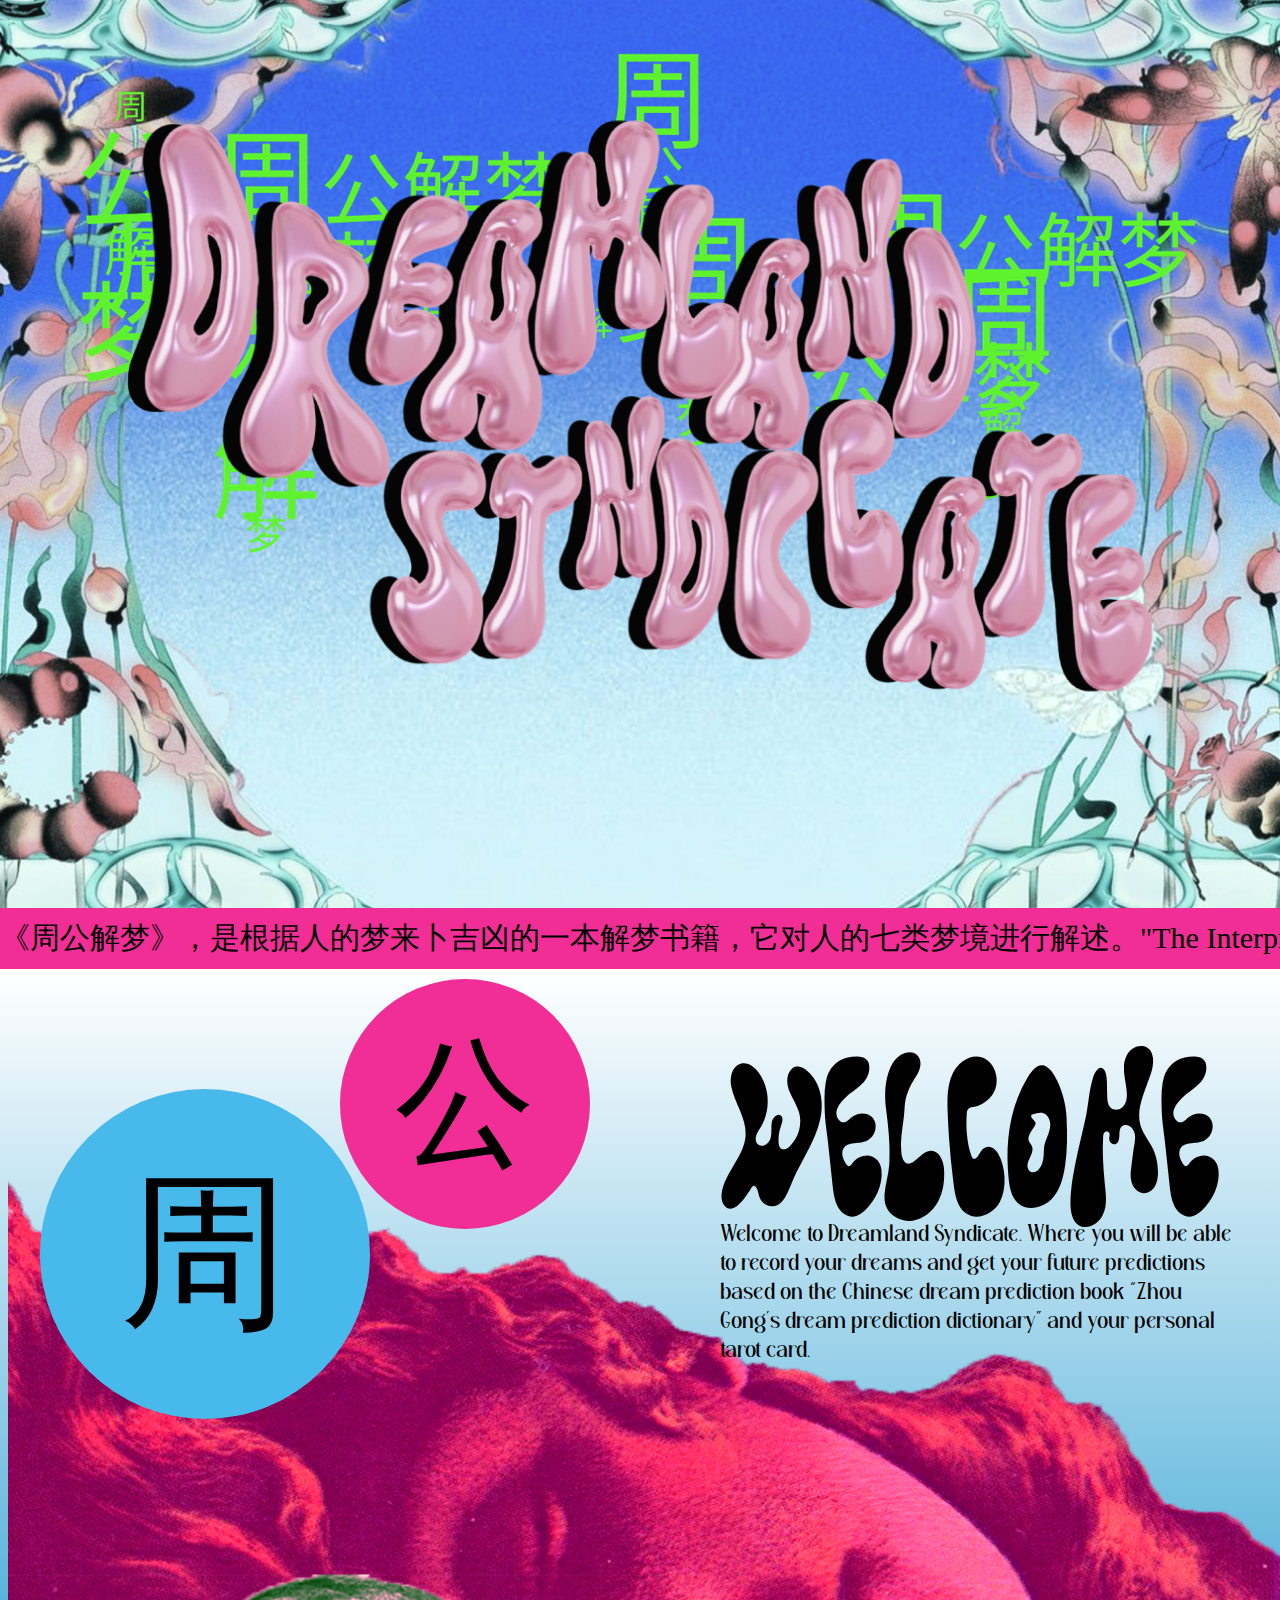
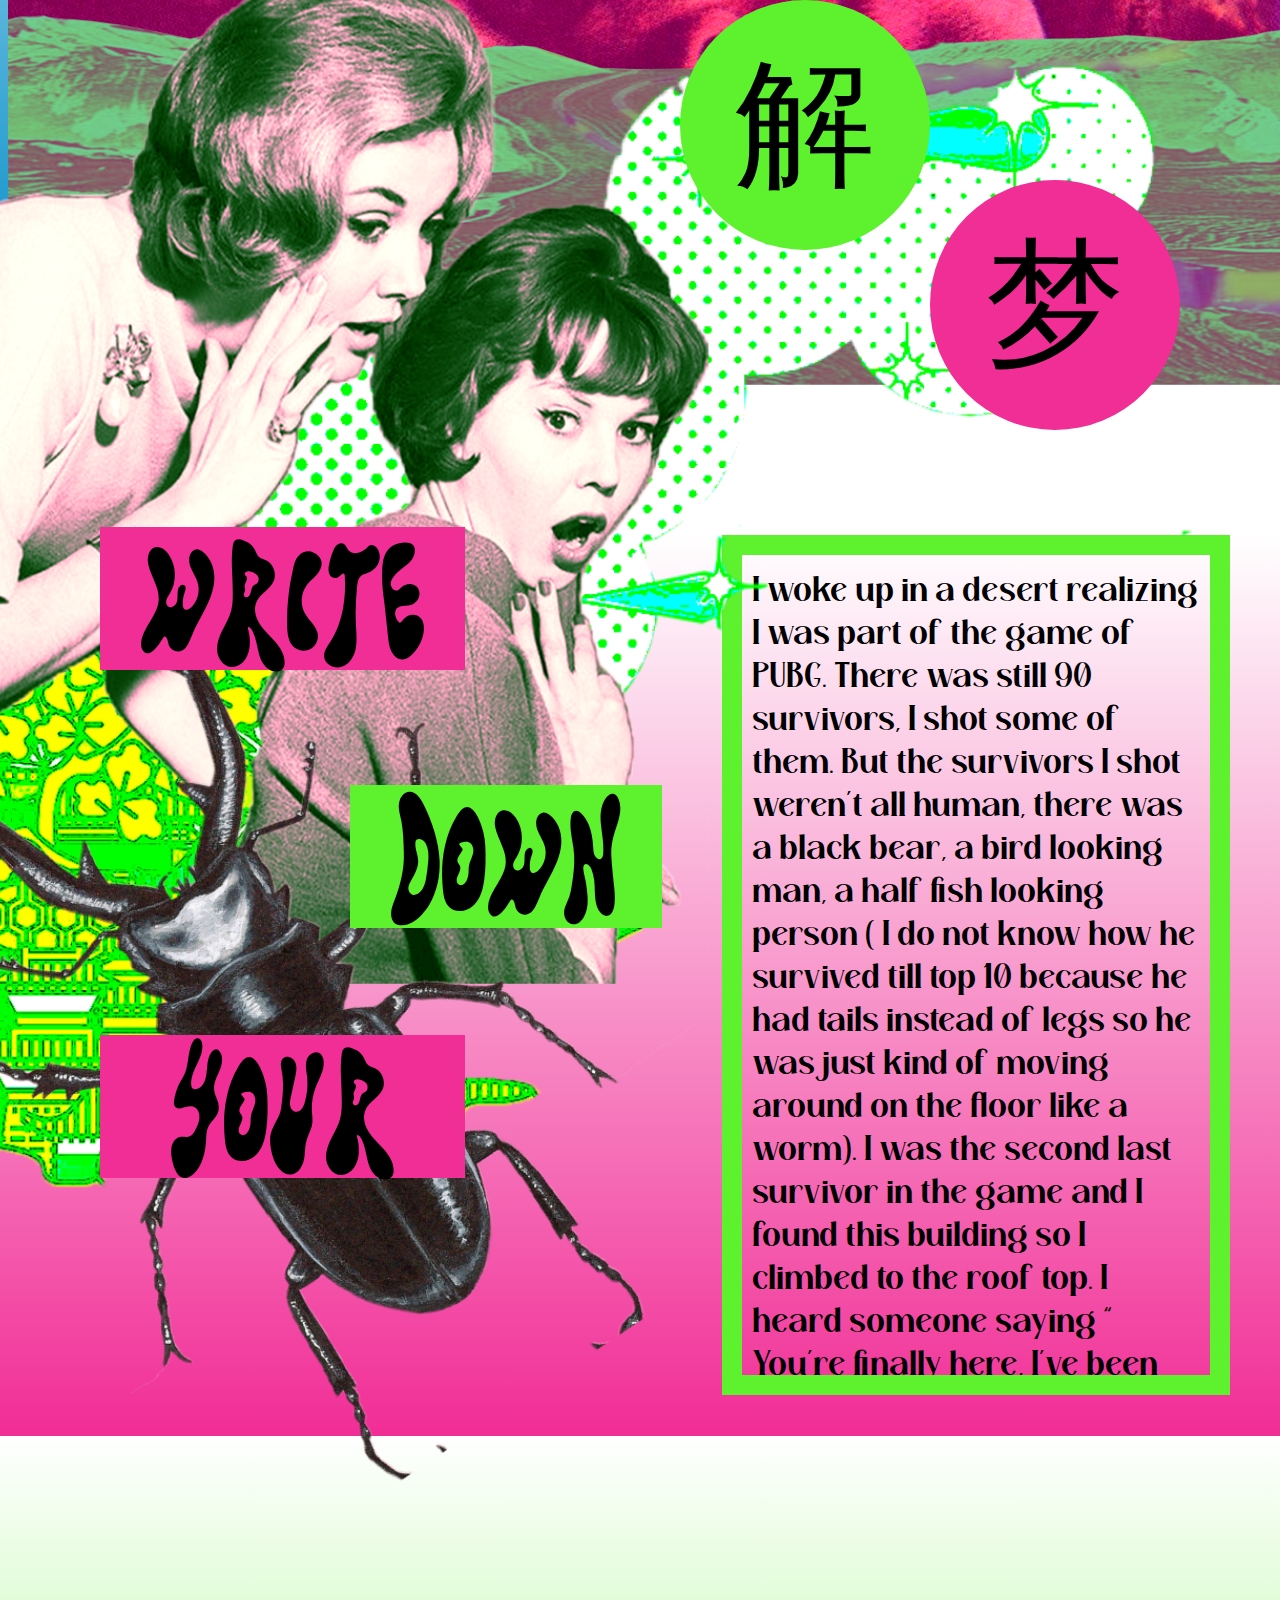
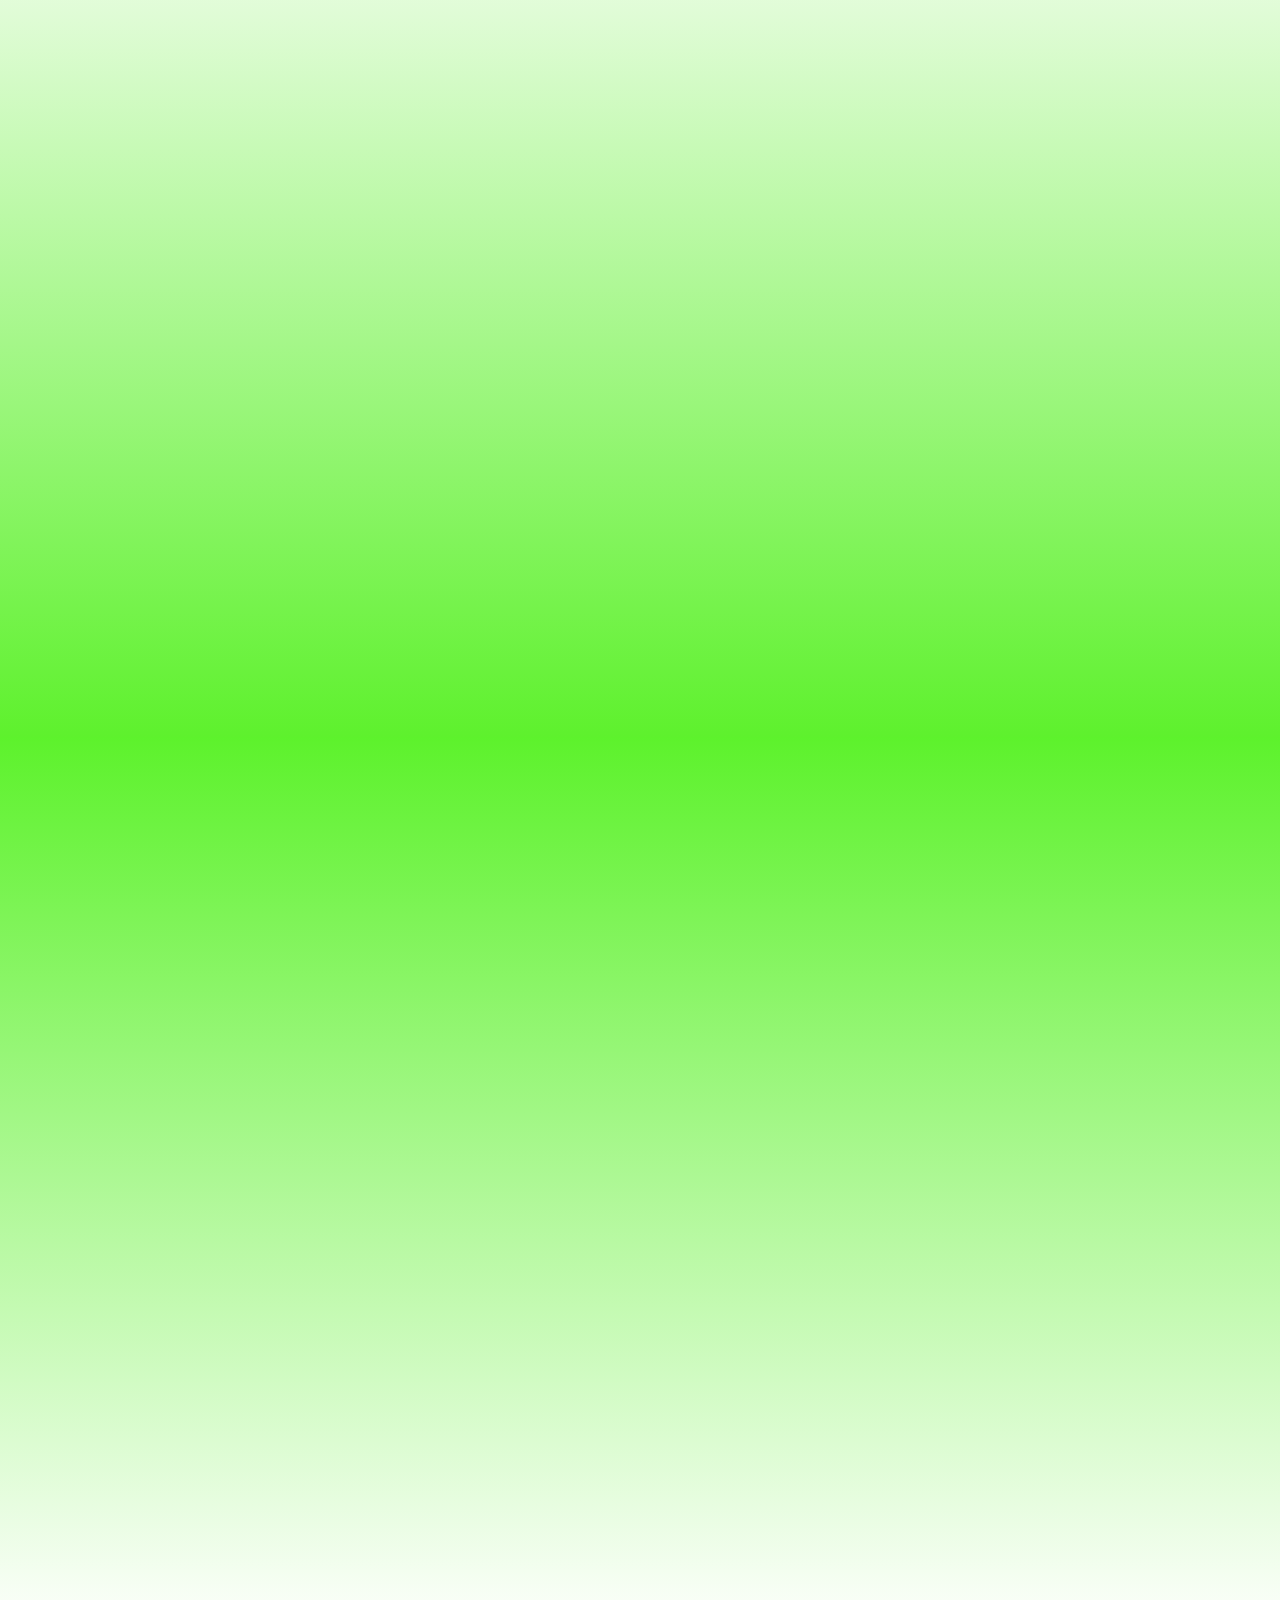
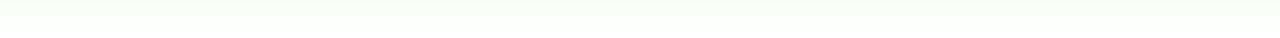
==== semester2/index.html @ a8005047 "website" ====
<!DOCTYPE html>
<html lang="en">
<head>
    <meta charset="UTF-8">
    <meta name="viewport" content="width=device-width, initial-scale=1.0">
    <title>Veve's homepage</title>
    <link rel="stylesheet" href="style.css">
</head>
<body>
<img src="background.png" class="homebackground" alt="">
<img src="E 1.png" class="title" alt="">
<img src="图片1.png" class="title-text" alt="">
<div class="line1" ></div>
<div class="text">
    <div class="text1">
        <p>《周公解梦》，是根据人的梦来卜吉凶的一本解梦书籍，它对人的七类梦境进行解述。"The Interpretation of Dreams by Zhou Gong" is a book of dream interpretation that predicts good or bad luck based on people's dreams. It interprets seven types of dreams. 《周公解梦》，是根据人的梦来卜吉凶的一本解梦书籍，它对人的七类梦境进行解述。"The Interpretation of Dreams by Zhou Gong" is a book of dream interpretation that predicts good or bad luck based on people's dreams. It interprets seven types of dreams.《周公解梦》，是根据人的梦来卜吉凶的一本解梦书籍，它对人的七类梦境进行解述。"The Interpretation of Dreams by Zhou Gong" is a book of dream interpretation that predicts good or bad luck based on people's dreams. It interprets seven types of dreams.
        </p>
    </div>
</div>
<div class="section2">
    <img src="s2.png" class="S2pic" alt="" srcset="">
    <img src="collage.png" class="collage" alt="">
    <p class="title1">WELCOME</p>
    <p class="S2text">Welcome to Dreamland Syndicate. Where you will be able to record your dreams and get your future predictions based on the Chinese dream prediction book “Zhou Gong’s dream prediction dictionary” and your personal tarot card.</p>
<p class="cir1">周</p>
<p class="cir2">公</p>
<p class="cir3">解</p>
<p class="cir4">梦</p>
</div>

<div class="section3"> 
    <div class="frame">
        <p>I woke up in a desert realizing I was part of the game of PUBG. There was still 90 survivors, I shot some of them. But the survivors I shot weren’t all human, there was a black bear, a bird looking man, a half fish looking person ( I do not know how he survived till top 10 because he had tails instead of legs so he was just kind of moving around on the floor like a worm). I was the second last survivor in the game and I found this building so I climbed to the roof top. I heard someone saying “ You’re finally here, I’ve been waiting for you” and I realized the last survivor was a cat smoking a cigar. And he shot me then I woke up. </p>
    <p class="button">Tell Me!</p>
    </div>
    <p class="Sq1"> Write</p>
    <p class="Sq2"> Down</p>
    <p class="Sq3"> Your</p>
    <p class="Sq4"> Dream</p>
    <p>WRITE</p>
</div>
<div class="section4">
    <p>HI</p>
</div>
<div class="section5">
    <p>HI</p>
</div>




</body>
</html>
---- semester2/style.css ----
@font-face {
font-family: 'anglekiss'; /*a name to be used later*/
src: url(AngelKiss.woff); /*URL to font*/
}

@font-face {
font-family: 'decondor DB'; /*a name to be used later*/
src: url('Decondor-DemiBold.woff'); /*URL to font*/
}

@font-face {
font-family: 'decondor SB'; /*a name to be used later*/
src: url('Decondor-SemiBold.woff'); /*URL to font*/
}

@font-face {
font-family: 'decondor R'; /*a name to be used later*/
src: url('Decondor-Regular.woff'); /*URL to font*/
}

 @font-face {
font-family: 'GY'; /*a name to be used later*/
src: url('Gen\ Jyuu\ Gothic\ P\ Heavy.woff'); /*URL to font*/
}
body {
    font-size: 0;
    margin: 0;
}
p {
    margin: 0;
}
.homebackground {
    margin: 0px;
}

img {
    width: 100%;
}

.text {
    background-color: rgba(241, 45, 150, 1);
    color: black;
    font-size: 30px;
    white-space: nowrap;
    /* overflow: hidden; */
    /* margin: 5px 0; */
    padding: -2px;
    /* height: 40px; */
    width: 100%;
    overflow: hidden;
}

.text1 {
    transform: translateX(0);
    animation: move 10s linear infinite;
}

.text p{
    margin: 10px 0px;
}

@keyframes move{
    0% {
        transform: translateX(0);
    }
    100% {
        transform: translateX(-100%);
    }
}

.title {
position: absolute;
top: 120px;
left: 50%;
transform: translateX(-50%);
width: 80%;
z-index: 9;
}

.title-text {
    position: absolute;
    top: 50px;
    left:0px;
    width: 100%;
}

.section2 {
    background: rgb(17,148,203);
    background: linear-gradient(0deg, rgba(17,148,203,1) 0%, rgba(171,217,237,1) 64%, rgba(255,255,255,1) 100%);
    width: 100%;
    height: 901px;
    position: relative;
}

.section2 .S2pic {
    margin-top:200px ;
}

.section2 p.title1{
    font-family: 'anglekiss';
    font-size: 245px;
    position: absolute;
    margin-top: 0;
    right: 60px;
    top: 50px;
}

.section2 p.S2text{ 
    font-family: 'decondor R';
    font-size: 24px;
    position: absolute;
    margin-top: 10%;
    top: 120px;
    right: 40px;
    width: 520px;
}

.section2 p.cir1 {
position: absolute;
top: 120px;
width: 330px;
height: 330px;
background-color: #47B9EA;
font-family: 'GY';
color: black;
left: 40px;
border-radius: 50%;
font-size: 170px;
text-align: center;
line-height: 330px;
}

.section2 p.cir2 {
    position: absolute;
    top: 10px;
    width: 250px;
    height: 250px;
    background-color: #F12D96;
    font-family: 'GY';
    color: black;
    left: 340px;
    border-radius: 50%;
    font-size: 140px;
    text-align: center;
    line-height: 250px;
    }

.section2 p.cir3 {
    position: absolute;
    bottom: 20px;
    width: 250px;
    height: 250px;
    background-color: #5EF12D;
    font-family: 'GY';
    color: black;
    right: 350px;
    border-radius: 50%;
    font-size: 140px;
    text-align: center;
    line-height: 250px;
    z-index: 2;
    }

.section2 p.cir4 {
    position: absolute;
    bottom: -160px;
    width: 250px;
    height: 250px;
    background-color: #F12D96;
    font-family: 'GY';
    color: black;
    right: 100px;
    border-radius: 50%;
    font-size: 140px;
    text-align: center;
    line-height: 250px;
    z-index: 2;
    }

.collage {
  position: absolute;
  top: 200px;
  left: -300px;
  width: 1850px;
  z-index: 1;
}

.section3 {
    background: rgb(241,45,150);
background: linear-gradient(0deg, rgba(241,45,150,1) 0%, rgba(252,213,234,1) 80%, rgba(255,255,255,1) 100%);
width: 100%;
height: 901px;
margin-top: 265px;
position: relative;
}

.section3 .frame {
width: 35%;
position: absolute;
right: 50px;
top: 0px;
border: 20px solid #5EF12D;
height: 800px;
overflow-y: auto;
padding: 10px;
}

.section3 .frame::-webkit-scrollbar {
    width: 0px; 
 }

.section3 .frame p{
    font-size: 36px;
    font-family: 'decondor SB';
color: black;
}

.section3 .frame .button{
    background-color: #5EF12D;
    font-family:'anglekiss';
    font-size: 76px;
    color: black;
    padding: 10px 50px;
    border-radius: 50px;
    text-align: center;
    width: 200px;
    margin:200px auto 0;
}

.section3 .frame .button:hover {
    background-color: #50d324;
}

.section3 .Sq1 {
    position: absolute;
    top: -8px;
    background-color: #F12D96;
    font-family: 'anglekiss';
    color: black;
    left: 100px;
    font-size: 179px;
    text-align: center;
    z-index: 2;
    line-height: 0.8;
    padding: 0 40px;
}

.section3 .Sq2 {
    position: absolute;
    top: 250px;
    background-color: #5EF12D;
    font-family: 'anglekiss';
    color: black;
    left: 350px;
    font-size: 179px;
    text-align: center;
    z-index: 2;
    line-height: 0.8;
    padding: 0 40px;
}

.section3 .Sq3 {
    position: absolute;
    top: 500px;
    background-color: #F12D96;
    font-family: 'anglekiss';
    color: black;
    left: 100px;
    font-size: 179px;
    text-align: center;
    z-index: 2;
    line-height: 0.8;
    padding: 0 70px;
}

.section4 {
    background: rgb(94,241,45);
    background: linear-gradient(0deg, rgba(94,241,45,1) 0%, rgba(223,252,213,1) 80%, rgba(255,255,255,1) 100%);
width: 100%;
height: 901px;
}

.section5 {
    background: rgb(255,255,255);
    background: linear-gradient(0deg, rgba(255,255,255,1) 0%, rgba(126,244,87,1) 80%, rgba(93,242,44,1) 100%);
width: 100%;
height: 901px;
}
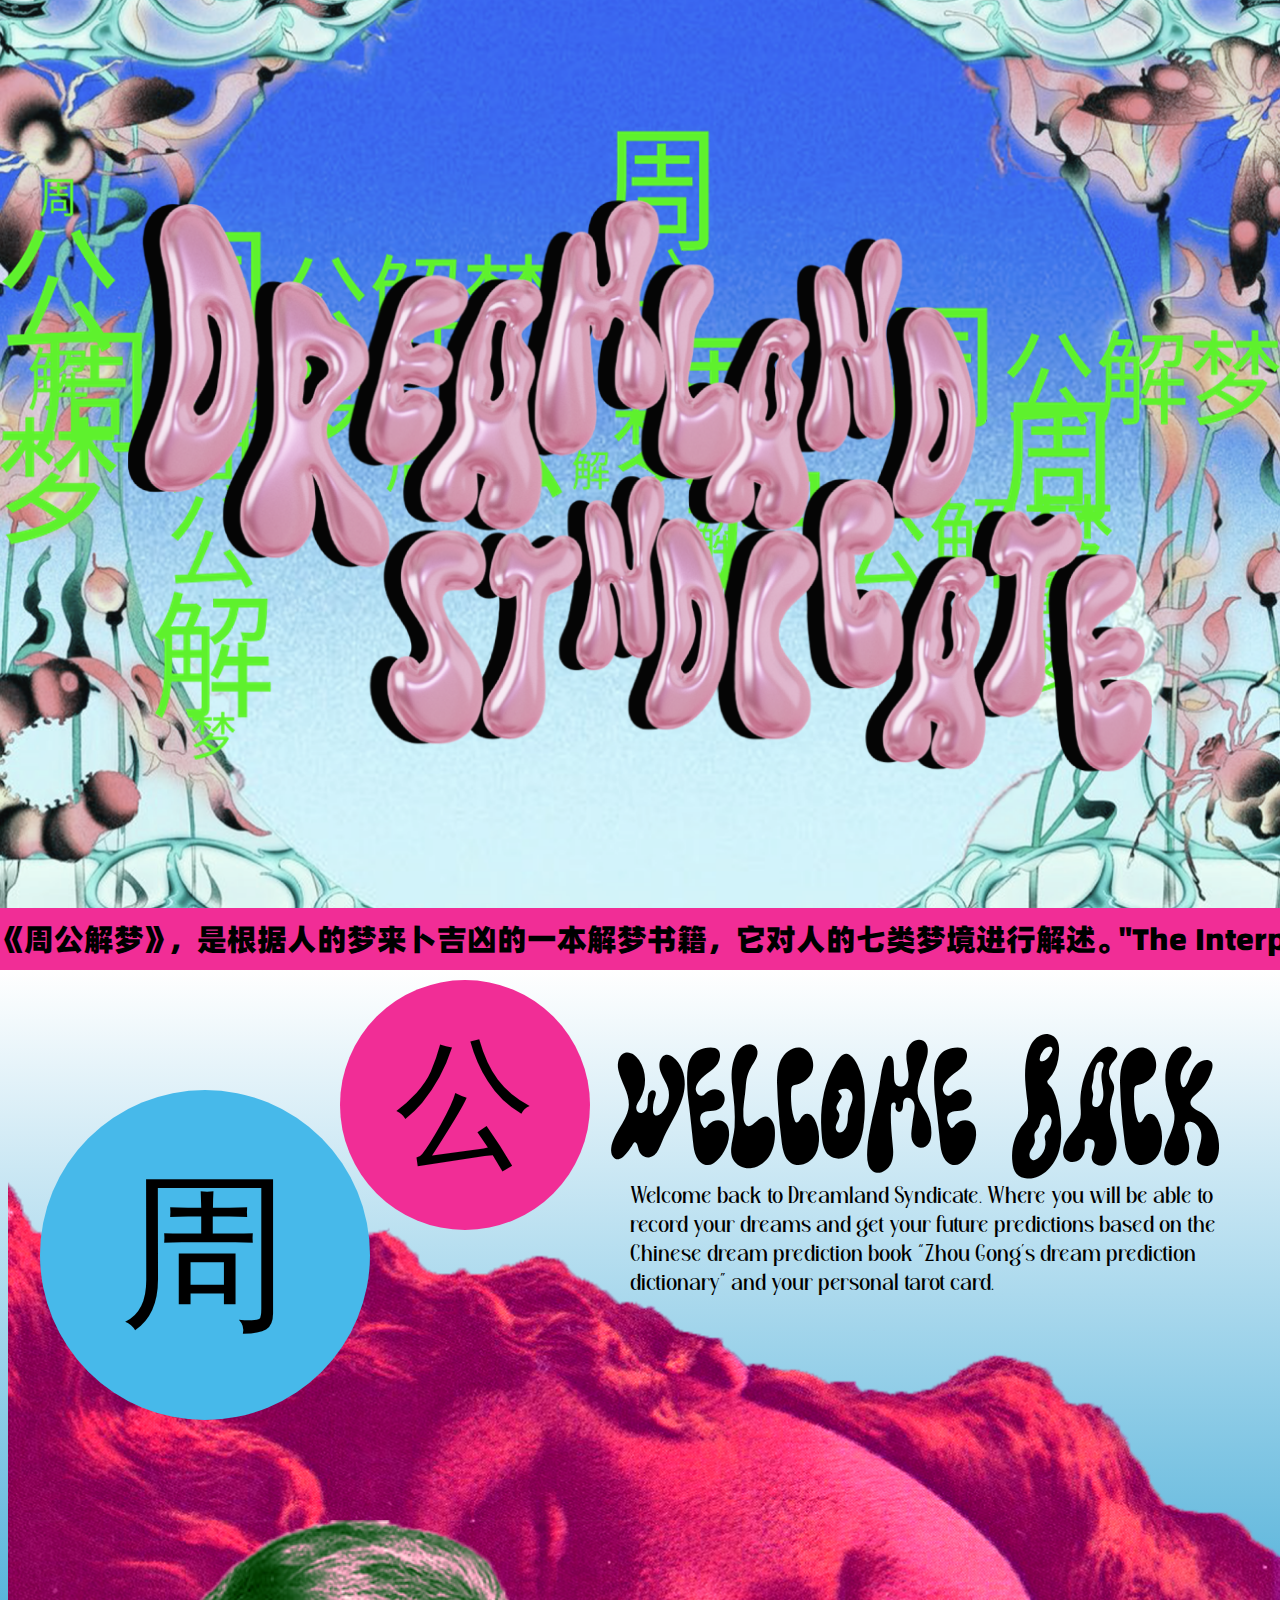
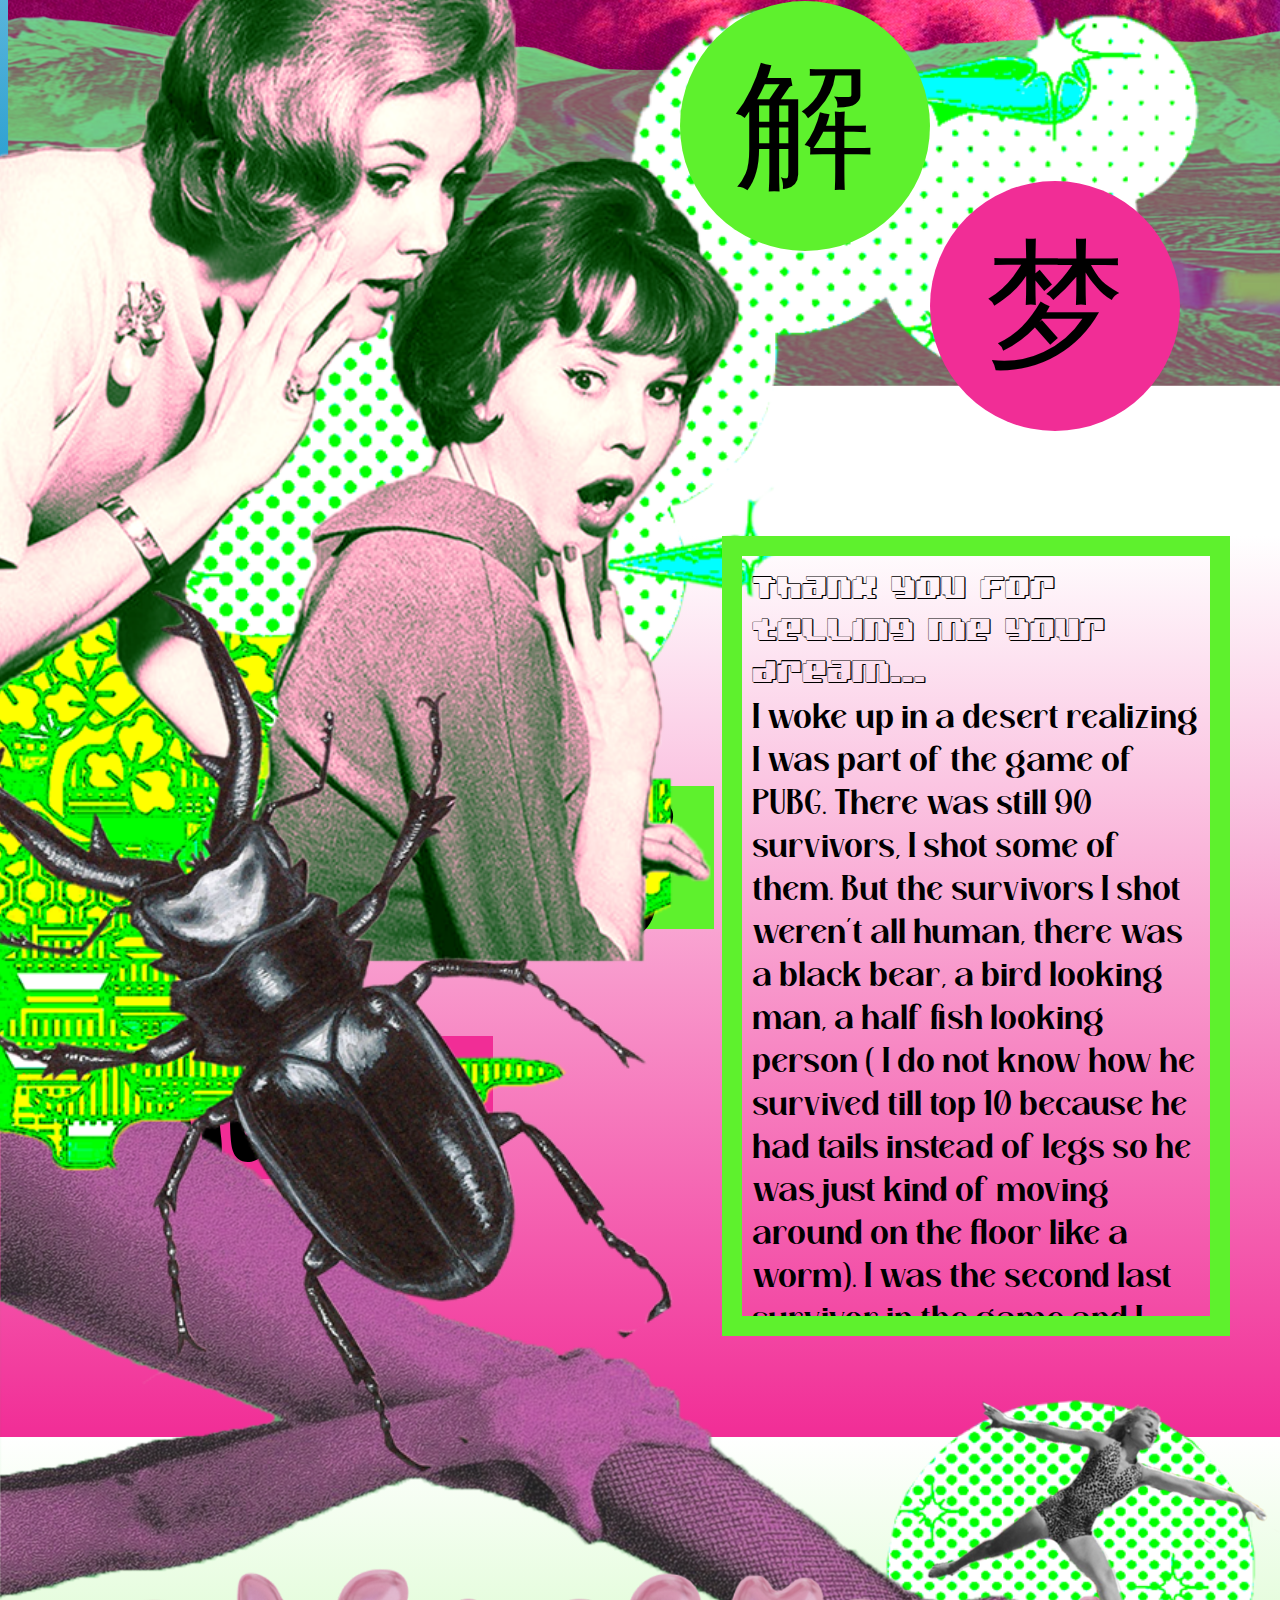
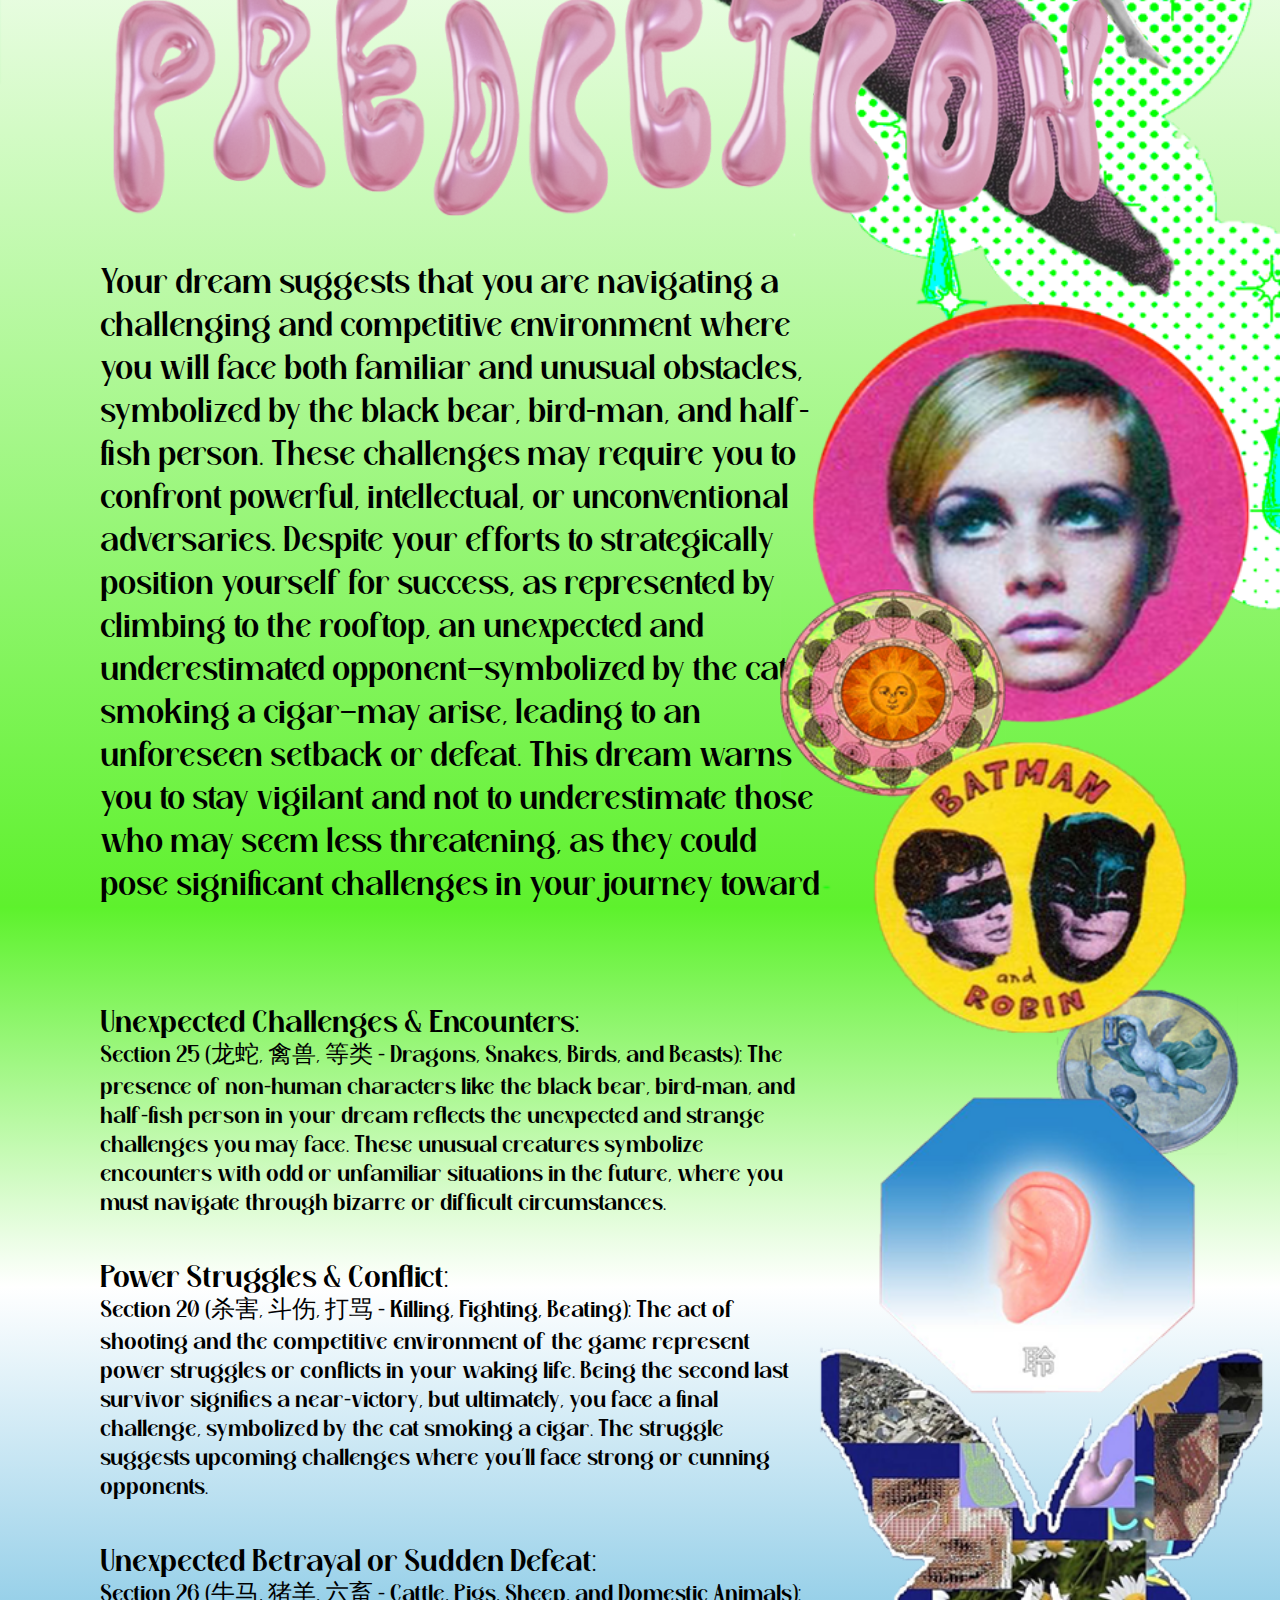
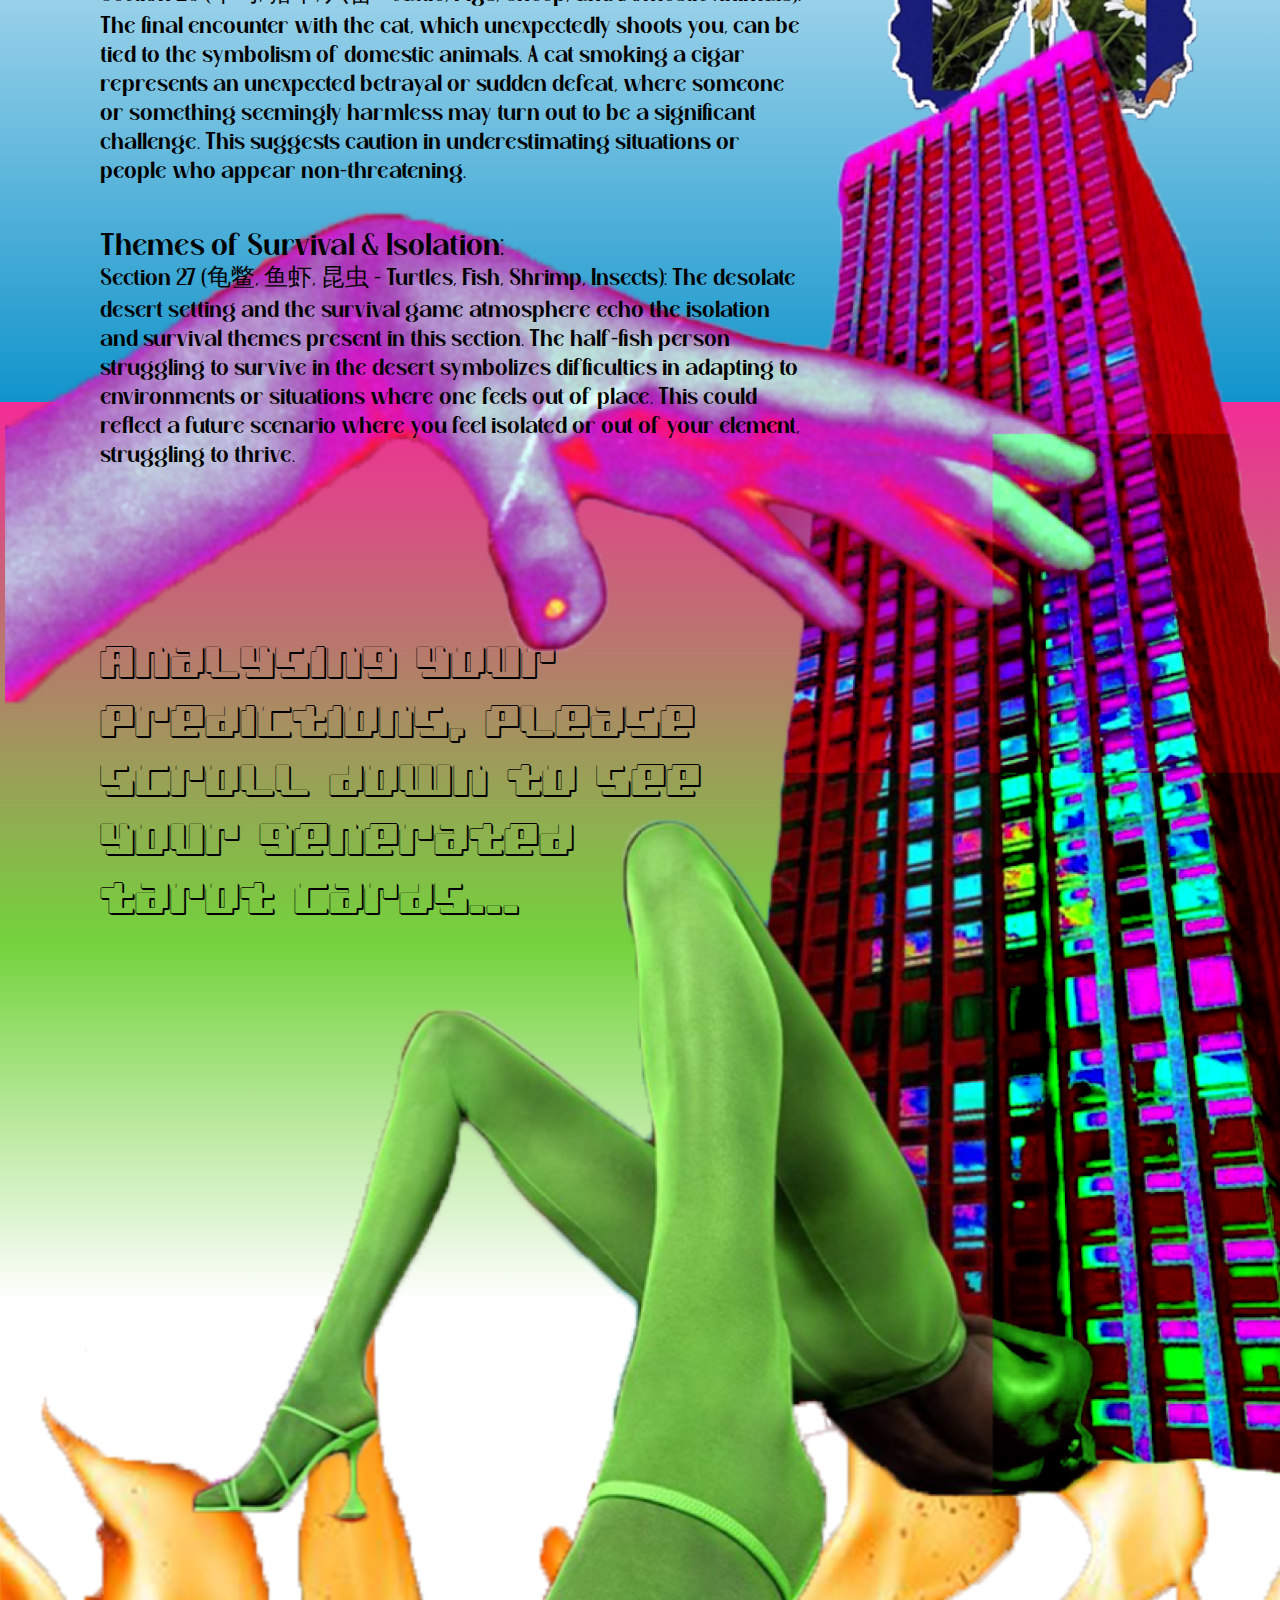
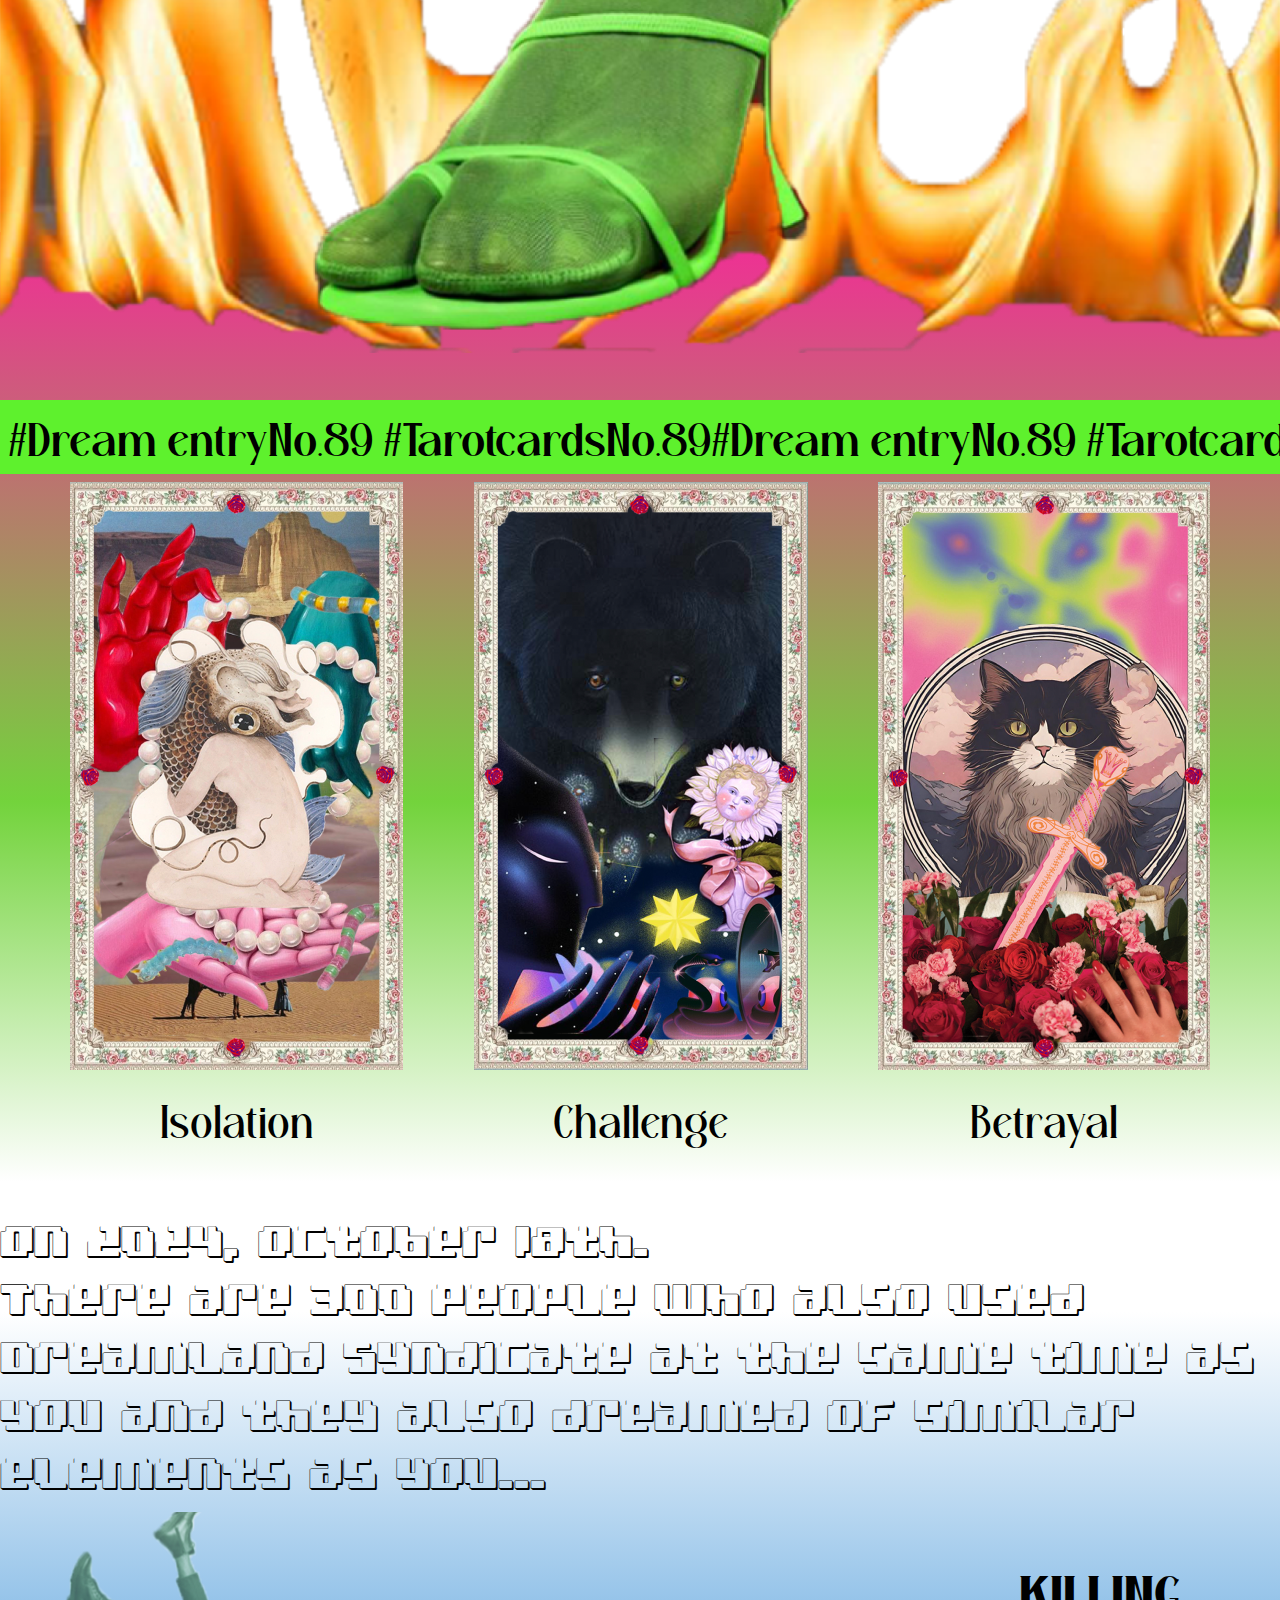
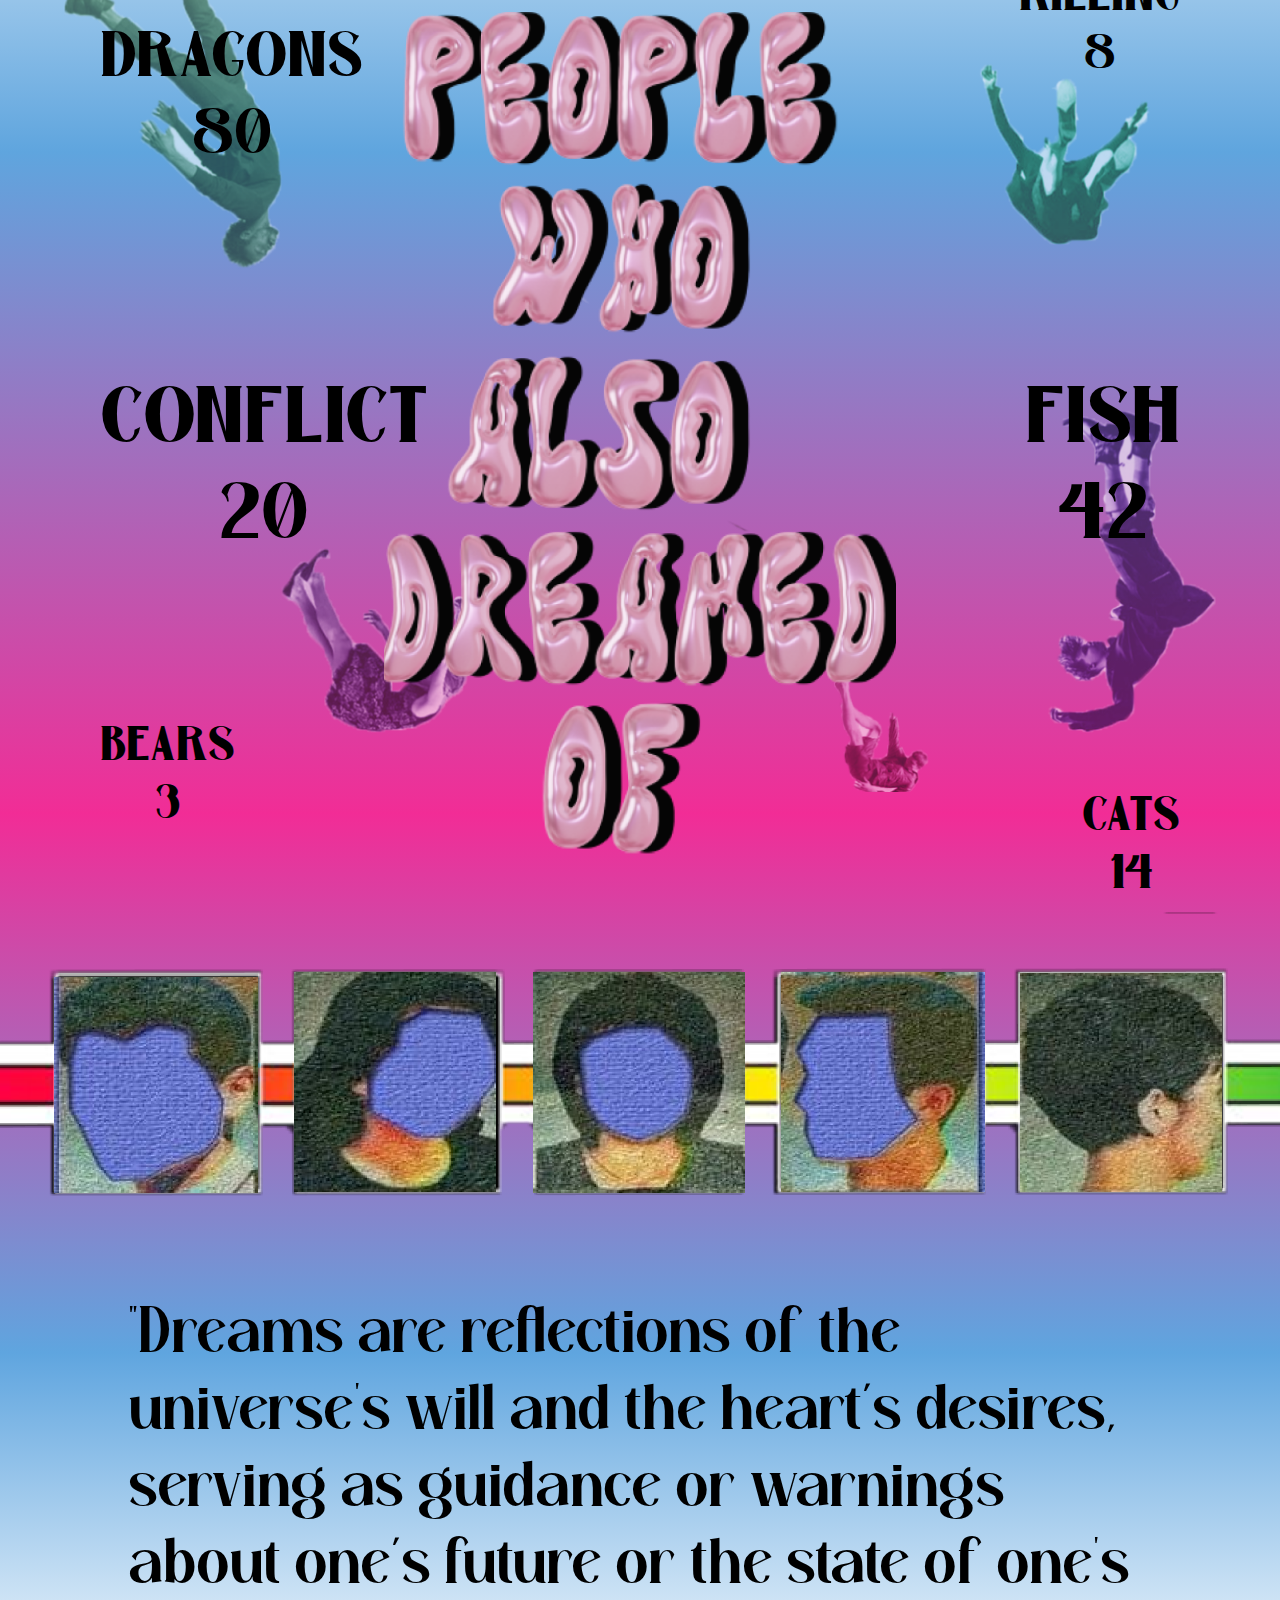
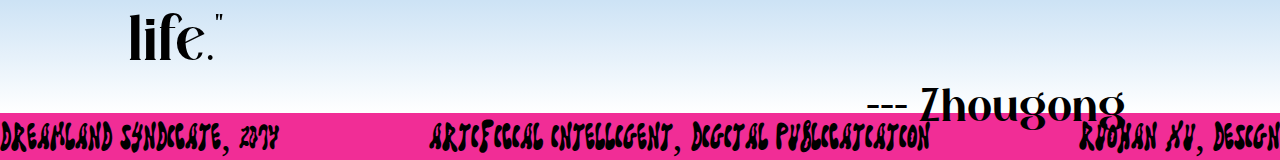
==== commit b0bd34ef: "update" ====
--- a/semester2/index.html
+++ b/semester2/index.html
@@ -9,7 +9,7 @@
 <body>
 <img src="background.png" class="homebackground" alt="">
 <img src="E 1.png" class="title" alt="">
-<img src="图片1.png" class="title-text" alt="">
+<img src="chinese.png" class="title-text" alt="">
 <div class="line1" ></div>
 <div class="text">
     <div class="text1">
@@ -20,31 +20,104 @@
 <div class="section2">
     <img src="s2.png" class="S2pic" alt="" srcset="">
     <img src="collage.png" class="collage" alt="">
-    <p class="title1">WELCOME</p>
-    <p class="S2text">Welcome to Dreamland Syndicate. Where you will be able to record your dreams and get your future predictions based on the Chinese dream prediction book “Zhou Gong’s dream prediction dictionary” and your personal tarot card.</p>
+    <p class="title1">WELCOME BACK</p>
+    <p class="S2text">Welcome back to Dreamland Syndicate. Where you will be able to record your dreams and get your future predictions based on the Chinese dream prediction book “Zhou Gong’s dream prediction dictionary” and your personal tarot card.</p>
 <p class="cir1">周</p>
 <p class="cir2">公</p>
 <p class="cir3">解</p>
 <p class="cir4">梦</p>
 </div>
 
-<div class="section3"> 
+<div class="section3">
     <div class="frame">
-        <p>I woke up in a desert realizing I was part of the game of PUBG. There was still 90 survivors, I shot some of them. But the survivors I shot weren’t all human, there was a black bear, a bird looking man, a half fish looking person ( I do not know how he survived till top 10 because he had tails instead of legs so he was just kind of moving around on the floor like a worm). I was the second last survivor in the game and I found this building so I climbed to the roof top. I heard someone saying “ You’re finally here, I’ve been waiting for you” and I realized the last survivor was a cat smoking a cigar. And he shot me then I woke up. </p>
-    <p class="button">Tell Me!</p>
+        <p class="ai">Thank you for telling me your dream...</p> <br>
+    <p>I woke up in a desert realizing I was part of the game of PUBG. There was still 90 survivors, I shot some of them. But the survivors I shot weren’t all human, there was a black bear, a bird looking man, a half fish looking person ( I do not know how he survived till top 10 because he had tails instead of legs so he was just kind of moving around on the floor like a worm). I was the second last survivor in the game and I found this building so I climbed to the roof top. I heard someone saying “ You’re finally here, I’ve been waiting for you” and I realized the last survivor was a cat smoking a cigar. And he shot me then I woke up. </p>
+    <!-- <p class="button">Tell Me!</p> -->
     </div>
-    <p class="Sq1"> Write</p>
-    <p class="Sq2"> Down</p>
-    <p class="Sq3"> Your</p>
+    <p class="Sq1"> Dream</p>
+    <p class="Sq2"> Entry</p>
+    <p class="Sq3"> No.89</p>
     <p class="Sq4"> Dream</p>
     <p>WRITE</p>
 </div>
+<img src="Component 3.png" class="leg"  alt=""> 
 <div class="section4">
-    <p>HI</p>
+    <p class="S4text1">Your dream suggests that you are navigating a challenging and competitive environment where you will face both familiar and unusual obstacles, symbolized by the black bear, bird-man, and half-fish person. These challenges may require you to confront powerful, intellectual, or unconventional adversaries. Despite your efforts to strategically position yourself for success, as represented by climbing to the rooftop, an unexpected and underestimated opponent—symbolized by the cat smoking a cigar—may arise, leading to an unforeseen setback or defeat. This dream warns you to stay vigilant and not to underestimate those who may seem less threatening, as they could pose significant challenges in your journey toward success.</p>
+</div>
+<img src="rounds.png" class="rounds"  alt="">
+
+<div class="prediction">
+    <p class="ptitle">Unexpected Challenges & Encounters:</p>
+    <p class="ptext">Section 25 (龙蛇, 禽兽, 等类 - Dragons, Snakes, Birds, and Beasts): The presence of non-human characters like the black bear, bird-man, and half-fish person in your dream reflects the unexpected and strange challenges you may face. These unusual creatures symbolize encounters with odd or unfamiliar situations in the future, where you must navigate through bizarre or difficult circumstances.</p>
+    <p class="ptitle">Power Struggles & Conflict:</p>
+    <p class="ptext">Section 20 (杀害, 斗伤, 打骂 - Killing, Fighting, Beating): The act of shooting and the competitive environment of the game represent power struggles or conflicts in your waking life. Being the second last survivor signifies a near-victory, but ultimately, you face a final challenge, symbolized by the cat smoking a cigar. The struggle suggests upcoming challenges where you’ll face strong or cunning opponents.</p>
+    <p class="ptitle">Unexpected Betrayal or Sudden Defeat:</p>
+    <p class="ptext">Section 26 (牛马, 猪羊, 六畜 - Cattle, Pigs, Sheep, and Domestic Animals): The final encounter with the cat, which unexpectedly shoots you, can be tied to the symbolism of domestic animals. A cat smoking a cigar represents an unexpected betrayal or sudden defeat, where someone or something seemingly harmless may turn out to be a significant challenge. This suggests caution in underestimating situations or people who appear non-threatening.</p>
+    <p class="ptitle">Themes of Survival & Isolation:</p>
+    <p class="ptext">Section 27 (龟鳖, 鱼虾, 昆虫 - Turtles, Fish, Shrimp, Insects): The desolate desert setting and the survival game atmosphere echo the isolation and survival themes present in this section. The half-fish person struggling to survive in the desert symbolizes difficulties in adapting to environments or situations where one feels out of place. This could reflect a future scenario where you feel isolated or out of your element, struggling to thrive.</p>
 </div>
 <div class="section5">
-    <p>HI</p>
 </div>
+<div class="Section6">
+</div>
+<div>
+    <img src="building.png" class="building"  alt="">
+</div>
+<div class="Section7">
+<p class="s7text"> Analysing your predictions, please scroll down to see your generated tarot cards... </p>
+</div>
+<div class="section8">
+<img src="fire.png"  class="fire" alt="">
+</div>
+<div class="greenscroll">
+<p>#Dream entryNo.89 #TarotcardsNo.89#Dream entryNo.89 #TarotcardsNo.89#Dream entryNo.89 #TarotcardsNo.89#Dream entryNo.89 #TarotcardsNo.89#Dream entryNo.89 #TarotcardsNo.89#Dream entryNo.89 #TarotcardsNo.89</p>
+</div>
+<div class="Section9">
+<div class="T1">
+<img src="tarot 1.png" class="tarot1" alt="" srcset="">
+<p>Isolation</p>
+</div>
+<div class="T1">
+    <img src="tarot 2.png" class="tarot2" alt="" srcset="">
+    <p>Challenge</p>
+</div>
+<div class="T1">
+    <img src="tarot 3.png" class="tarot3" alt="" srcset="">
+    <p>Betrayal</p>
+</div>
+</div>
+<div class="Section10">
+    <p>On 2024, October 18th. <br>
+        There are 300 people who also used Dreamland Syndicate at the same time as you and they also dreamed of similar elements as you...</p>
+<img src="people falling.png" class="peoplefall" alt="">
+<img src="dreamof.png" class="dreamtitle" alt="">
+<p class="name1">DRAGONS <br>
+    80</p>
+    <p class="name2">CONFLICT <br>
+        20</p>
+        <p class="name3">BEARS <br>
+            3</p>
+            <p class="name4">KILLING <br>
+                8</p>
+                <p class="name5">FISH <br>
+                    42</p>
+                    <p class="name6">CATS <br>
+                        14</p>
+</div>
+</div>
+<div class="Section11">
+    <img src="heads boarder.png" class="headboarder" alt="">
+    <p class="quote">"Dreams are reflections of the universe's will and the heart’s desires, serving as guidance or warnings about one’s future or the state of one's life."</p>
+<p class="Zhou">
+    --- Zhougong
+</p>
+</div>
+<div class="footer">
+        <p>dreamland syndicate, 2014</p>
+        <p>Artificial intelligent, Digital Publicatiation</p>
+        <p>Ruohan Xu, Design</p>
+    </div>
+
 
 
 
--- a/semester2/style.css
+++ b/semester2/style.css
@@ -1,5 +1,5 @@
 @font-face {
-font-family: 'anglekiss'; /*a name to be used later*/
+font-family: 'angelkiss'; /*a name to be used later*/
 src: url(AngelKiss.woff); /*URL to font*/
 }
 
@@ -18,13 +18,31 @@
 src: url('Decondor-Regular.woff'); /*URL to font*/
 }
 
+@font-face {
+    font-family: 'decondor B'; /*a name to be used later*/
+    src: url('Decondor\ Black.ttf'); /*URL to font*/
+    }
+
  @font-face {
 font-family: 'GY'; /*a name to be used later*/
 src: url('Gen\ Jyuu\ Gothic\ P\ Heavy.woff'); /*URL to font*/
 }
+
+@font-face {
+    font-family: 'bad'; /*a name to be used later*/
+    src: url('BadRobot3D-vmzA4.woff'); /*URL to font*/
+}
+
+@font-face {
+    font-family: 'alibaba'; /*a name to be used later*/
+    src: url('Alibaba-PuHuiTi-Heavy.woff'); /*URL to font*/
+}
+
 body {
     font-size: 0;
     margin: 0;
+    /* max-width: 100vw;
+    overflow: hidden; */
 }
 p {
     margin: 0;
@@ -48,6 +66,7 @@
     /* height: 40px; */
     width: 100%;
     overflow: hidden;
+    font-family:'alibaba' 
 }
 
 .text1 {
@@ -57,6 +76,7 @@
 
 .text p{
     margin: 10px 0px;
+    font-family:'alibaba' ;
 }
 
 @keyframes move{
@@ -70,7 +90,7 @@
 
 .title {
 position: absolute;
-top: 120px;
+top: 200px;
 left: 50%;
 transform: translateX(-50%);
 width: 80%;
@@ -79,7 +99,7 @@
 
 .title-text {
     position: absolute;
-    top: 50px;
+    top: 130px;
     left:0px;
     width: 100%;
 }
@@ -97,8 +117,8 @@
 }
 
 .section2 p.title1{
-    font-family: 'anglekiss';
-    font-size: 245px;
+    font-family: 'angelkiss';
+    font-size: 180px;
     position: absolute;
     margin-top: 0;
     right: 60px;
@@ -109,10 +129,10 @@
     font-family: 'decondor R';
     font-size: 24px;
     position: absolute;
-    margin-top: 10%;
+    margin-top: 7%;
     top: 120px;
     right: 40px;
-    width: 520px;
+    width: 610px;
 }
 
 .section2 p.cir1 {
@@ -158,7 +178,7 @@
     font-size: 140px;
     text-align: center;
     line-height: 250px;
-    z-index: 2;
+    z-index: 5;
     }
 
 .section2 p.cir4 {
@@ -174,15 +194,15 @@
     font-size: 140px;
     text-align: center;
     line-height: 250px;
-    z-index: 2;
+    z-index: 5;
     }
 
 .collage {
   position: absolute;
-  top: 200px;
+  top: 550px;
   left: -300px;
-  width: 1850px;
-  z-index: 1;
+  width: 1500px;
+  z-index: 4;
 }
 
 .section3 {
@@ -200,9 +220,10 @@
 right: 50px;
 top: 0px;
 border: 20px solid #5EF12D;
-height: 800px;
+height: 740px;
 overflow-y: auto;
 padding: 10px;
+z-index: 5;
 }
 
 .section3 .frame::-webkit-scrollbar {
@@ -215,7 +236,13 @@
 color: black;
 }
 
-.section3 .frame .button{
+div.section3 p.ai {
+    font-family: 'bad';
+    /* font-weight: bold; */
+    font-size: 32px;
+}
+
+/* .section3 .frame .button{
     background-color: #5EF12D;
     font-family:'anglekiss';
     font-size: 76px;
@@ -225,7 +252,7 @@
     text-align: center;
     width: 200px;
     margin:200px auto 0;
-}
+} */
 
 .section3 .frame .button:hover {
     background-color: #50d324;
@@ -235,7 +262,7 @@
     position: absolute;
     top: -8px;
     background-color: #F12D96;
-    font-family: 'anglekiss';
+    font-family: 'angelkiss';
     color: black;
     left: 100px;
     font-size: 179px;
@@ -249,12 +276,12 @@
     position: absolute;
     top: 250px;
     background-color: #5EF12D;
-    font-family: 'anglekiss';
+    font-family: 'angelkiss';
     color: black;
     left: 350px;
     font-size: 179px;
     text-align: center;
-    z-index: 2;
+    z-index: 3;
     line-height: 0.8;
     padding: 0 40px;
 }
@@ -263,7 +290,7 @@
     position: absolute;
     top: 500px;
     background-color: #F12D96;
-    font-family: 'anglekiss';
+    font-family: 'angelkiss';
     color: black;
     left: 100px;
     font-size: 179px;
@@ -271,18 +298,306 @@
     z-index: 2;
     line-height: 0.8;
     padding: 0 70px;
+}
+
+.leg {
+    position: absolute;
+    top: 2700px;
+    z-index: 2;
 }
 
 .section4 {
     background: rgb(94,241,45);
     background: linear-gradient(0deg, rgba(94,241,45,1) 0%, rgba(223,252,213,1) 80%, rgba(255,255,255,1) 100%);
 width: 100%;
-height: 901px;
+overflow: hidden;
+height: 650px;
+display: flex;
+/* justify-content: center; */
+padding-top: 420px;
+}
+
+.S4text1 {
+    font-size: 36px;
+    font-family: 'decondor DB' ;
+    width: 57%;
+    margin-left: 100px;
+}
+
+.rounds{
+    position: absolute;
+    top: 3000px;
+    right:0;
+    width: 500px;
+    height: fit-content;
+    z-index: 1;
+}
+
+.prediction {
+    width: 55%;
+    position: absolute;
+    top: 4200px;
+    left: 100px;
+    z-index: 5;
+}
+
+.ptitle {
+    font-size: 32px;
+    font-family: 'decondor SB';
+}
+
+.ptext {
+    font-size: 24px;
+    font-family: 'decondor SB';
+    margin-bottom: 40px;
 }
 
 .section5 {
     background: rgb(255,255,255);
     background: linear-gradient(0deg, rgba(255,255,255,1) 0%, rgba(126,244,87,1) 80%, rgba(93,242,44,1) 100%);
 width: 100%;
+height: 380px;
+}
+
+.Section6 {
+    background: rgb(17,148,203);
+    background: linear-gradient(0deg, rgba(17,148,203,1) 0%, rgba(171,217,237,1) 64%, rgba(255,255,255,1) 100%);
+    width: 100%;
+    height: 715px;
+    position: relative;
+}
+
+.building {
+    position: absolute;
+    top: 4830px;
+    left: 5px;
+    z-index: 2;
+}
+
+.Section7{
+    background: rgb(242,44,150);
+background: linear-gradient(180deg, rgba(242,44,150,1) 0%, rgba(115,211,60,1) 60%, rgba(255,255,255,1) 100%);
+    width: 100%;
+    height: 900px;
+    position: relative;
+}
+
+.Section7 .s7text{
+    font-size: 45px;
+    font-family: 'bad';
+    z-index: 1;
+    position: absolute;
+    top: 230px;
+    width: 650px;
+    left: 100px;
+
+}
+
+.section8 {
+    height: 700px;
+    position: relative;
+}
+
+.section8 .fire{
+    position: absolute;
+    z-index: 1;
+}
+
+.greenscroll {
+    background-color: #5EF12D;  
+    overflow-x: hidden; 
+    z-index: 2;
+    position: absolute;
+    top: 6800px;
+    left: 0;
+    width: 100%;
+}
+
+.greenscroll p {
+    transform: translateX(0);
+    animation: move 10s linear infinite;
+    font-size: 48px;
+    font-family:'decondor DB' ;
+    color: black;
+    white-space: nowrap;
+    padding: 8px;
+}
+
+.Section9{
+background: rgb(242,44,150);
+background: linear-gradient(180deg, rgba(242,44,150,1) 0%, rgba(115,211,60,1) 60%, rgba(255,255,255,1) 100%);
+width: 100%;
+margin-top: -170px;
+height: 700px;
+position: relative;
+display: flex;
+justify-content: space-evenly;
+padding-top: 250px;
+}
+
+.Section9 .T1 p {
+    font-size: 48px;
+    font-family: 'decondor R';
+    text-align: center;
+    margin-top: 20px;
+}
+
+.Section10 {
+    background: rgb(241,45,150);
+background: linear-gradient(0deg, rgba(241,45,150,1) 0%, rgba(95,165,222,1) 60%, rgba(255,255,255,1) 100%);
+width: 100%;
+margin-top: 130px;
+height: 900px;
+position: relative;
+padding-top: 200px;
+}
+
+.Section10 p{
+    font-size: 44px;
+    font-family: 'bad';
+    position: absolute;
+    top: -100px;
+}
+
+.peoplefall {
+    width: 90%;
+    margin: 0 auto;
+    display: block;
+    z-index: 1;
+    position: absolute;
+    left: 5%;
+    
+}
+
+.dreamtitle {
+    width: 40%;
+    position: absolute;
+    left: 50%;
+    transform: translateX(-50%);
+    top: 300px;
+    z-index: 2;
+}
+
+.Section10 .name1 {
+    font-size: 64px;
+    font-family: 'decondor B' ;
+    position: absolute;
+    top: 300px;
+    z-index: 3;
+    text-align: center;
+    left: 100px;
+    animation: shrink 5s ease-in-out infinite;
+}
+
+
+.Section10 .name2 {
+    font-size: 80px;
+    font-family: 'decondor B' ;
+    position: absolute;
+    top: 650px;
+    z-index: 3;
+    text-align: center;
+    left: 100px;
+    animation: shrink 5s linear 2s infinite;
+}
+
+.Section10 .name3 {
+    font-size: 48px;
+    font-family: 'decondor B' ;
+    position: absolute;
+    top: 1000px;
+    z-index: 3;
+    text-align: center;
+    left: 100px;
+    animation: shrink 5s ease-in-out infinite;
+}
+
+.Section10 .name4 {
+    font-size: 48px;
+    font-family: 'decondor B' ;
+    position: absolute;
+    top: 250px;
+    z-index: 3;
+    text-align: center;
+    right: 100px;
+    animation: shrink 5s ease-in-out 1s infinite;
+}
+
+.Section10 .name5 {
+    font-size: 80px;
+    font-family: 'decondor B' ;
+    position: absolute;
+    top: 650px;
+    z-index: 3;
+    text-align: center;
+    right: 100px;
+    animation: shrink 5s ease-in-out infinite;
+}
+
+.Section10 .name6 {
+    font-size: 48px;
+    font-family: 'decondor B' ;
+    position: absolute;
+    top: 1070px;
+    z-index: 3;
+    text-align: center;
+    right: 100px;
+    animation: shrink 5s ease-in-out 2s infinite;
+}
+
+@keyframes shrink{
+    0% {
+        transform: scale(1);
+    }
+    50% {
+        transform: scale(1.2);
+    }
+    /* 75% {
+        transform:rotate(-5deg) ;
+    } */
+    100% {
+        transform: scale(1); 
+    }
+}
+
+.Section11{
+    background: rgb(255,255,255);
+background: linear-gradient(0deg, rgba(255,255,255,1) 0%, rgba(95,165,223,1) 40%, rgba(242,44,150,1) 100%);
+width: 100%;
 height: 901px;
+position: relative;
+}
+
+.headboarder {
+    margin-top: 100px;
+}
+
+.quote {
+    font-size: 64px;
+    font-family:'decondor SB';
+    width: 80%;
+    margin: 50px auto 0;
+}
+
+.Zhou {
+    font-size: 48px;
+    font-family:'decondor SB';
+text-align: right;
+margin-right: 12%;
+}
+
+.footer {
+    background-color: rgba(241, 45, 150, 1);
+    color: black;
+    font-size: 40px;
+    white-space: nowrap;
+    /* overflow: hidden; */
+    /* margin: 5px 0; */
+    padding: -2px;
+    /* height: 40px; */
+    width: 100%;
+    overflow: hidden;
+    font-family:'angelkiss';
+    display: flex;
+    justify-content: space-between;
 }